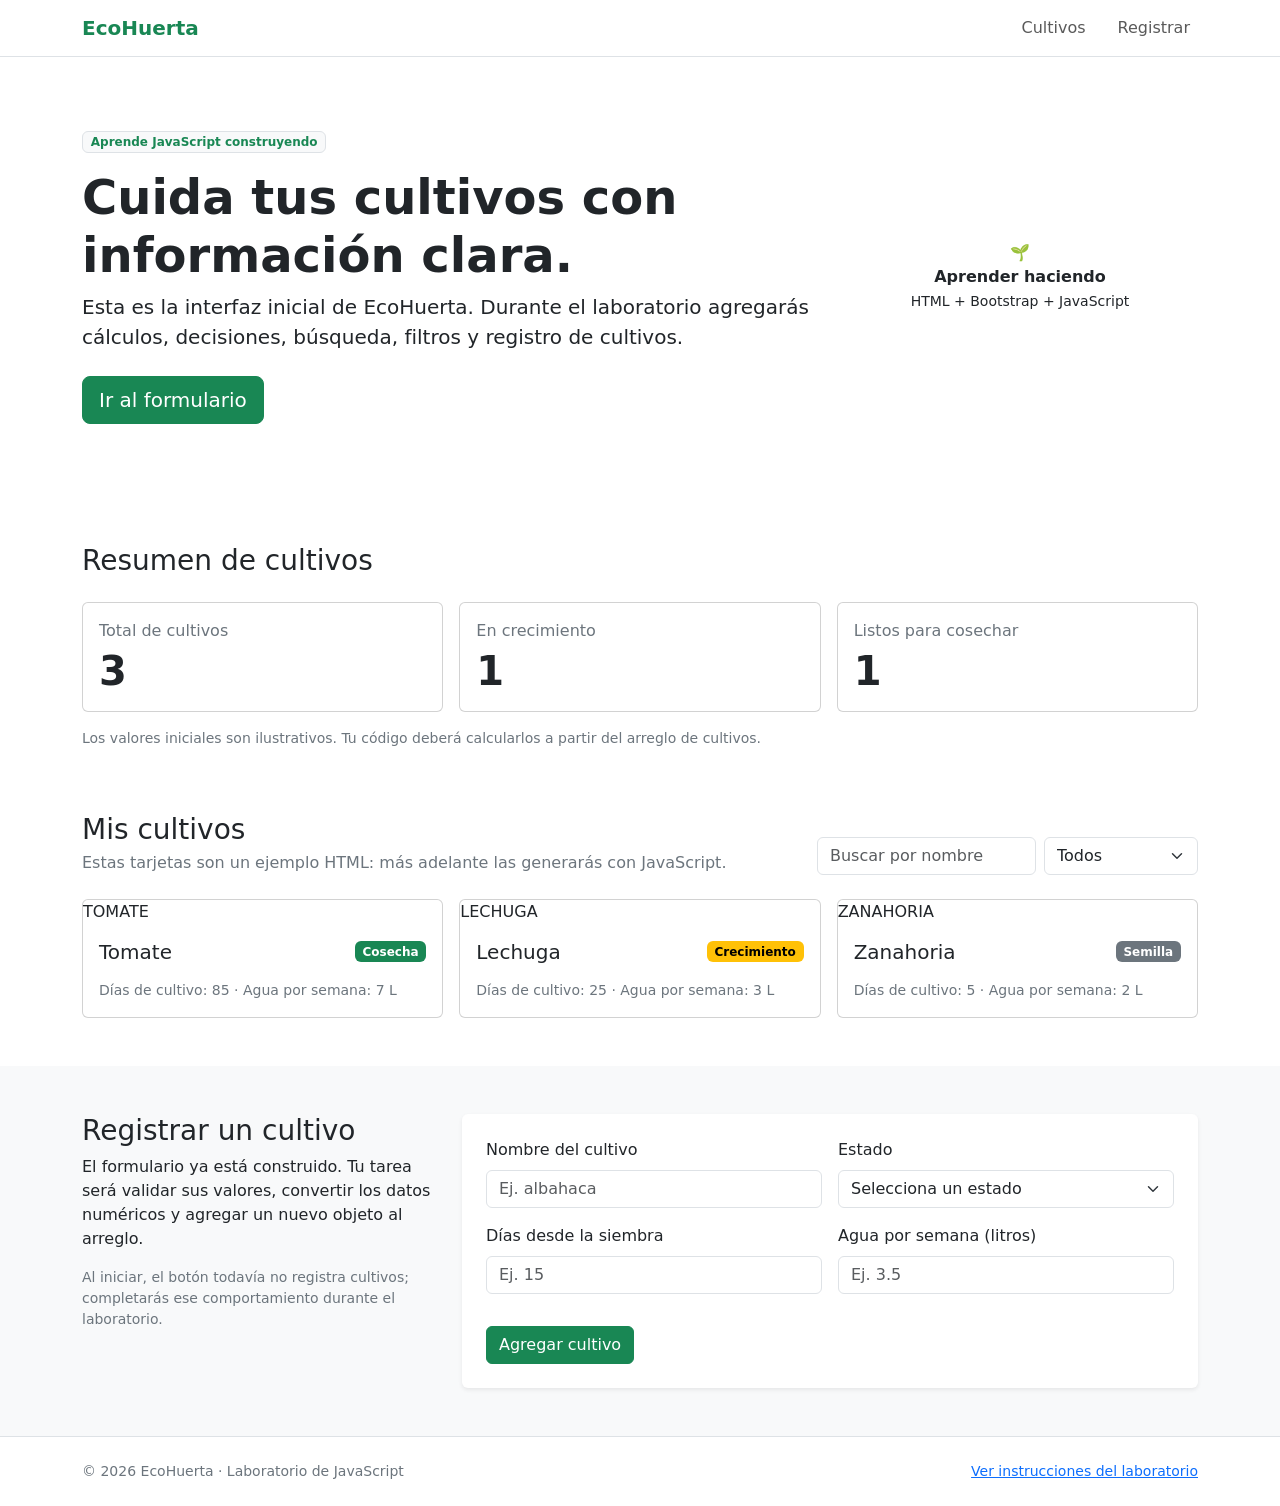
==== index.html @ 7959fd63 "feat: añadir base de práctica index.html" ====
<!doctype html>
<html lang="es">
<head>
  <meta charset="utf-8">
  <meta name="viewport" content="width=device-width, initial-scale=1">
  <meta name="description" content="EcoHuerta: proyecto de práctica de JavaScript con Bootstrap">
  <title>EcoHuerta | Gestor de cultivos</title>
  <link href="https://cdn.jsdelivr.net/npm/bootstrap@5.3.8/dist/css/bootstrap.min.css" rel="stylesheet" integrity="sha384-sRIl4kxILFvY47J16cr9ZwB07vP4J8+LH7qKQnuqkuIAvNWLzeN8tE5YBujZqJLB" crossorigin="anonymous">
  <link rel="stylesheet" href="css/style.css">
  <script src="js/main.js" defer></script>
</head>
<body>
  <header class="navbar navbar-expand-lg bg-white border-bottom sticky-top">
    <div class="container">
      <a class="navbar-brand fw-bold text-success" href="#inicio">EcoHuerta</a>
      <nav aria-label="Navegación principal">
        <ul class="navbar-nav flex-row gap-3">
          <li class="nav-item"><a class="nav-link" href="#cultivos">Cultivos</a></li>
          <li class="nav-item"><a class="nav-link" href="#registro">Registrar</a></li>
        </ul>
      </nav>
    </div>
  </header>

  <main id="inicio">
    <section class="hero py-5">
      <div class="container py-4">
        <div class="row align-items-center g-4">
          <div class="col-lg-8">
            <span class="badge text-bg-light border text-success mb-3">Aprende JavaScript construyendo</span>
            <h1 class="display-5 fw-bold">Cuida tus cultivos con información clara.</h1>
            <p class="lead mb-4">Esta es la interfaz inicial de EcoHuerta. Durante el laboratorio agregarás cálculos, decisiones, búsqueda, filtros y registro de cultivos.</p>
            <a class="btn btn-success btn-lg" href="#registro">Ir al formulario</a>
          </div>
          <div class="col-lg-4">
            <div class="hero-art p-4 rounded-4 text-center" aria-label="Ilustración de una planta">
              <div class="plant-illustration" aria-hidden="true">🌱</div>
              <p class="m-0 fw-semibold">Aprender haciendo</p>
              <small>HTML + Bootstrap + JavaScript</small>
            </div>
          </div>
        </div>
      </div>
    </section>

    <section class="container py-5" aria-labelledby="resumenTitulo">
      <h2 id="resumenTitulo" class="h3 mb-4">Resumen de cultivos</h2>
      <div class="row g-3">
        <div class="col-md-4">
          <div class="card summary-card h-100"><div class="card-body">
            <p class="text-secondary mb-1">Total de cultivos</p>
            <p id="totalCultivos" class="display-6 fw-bold mb-0" aria-live="polite">3</p>
          </div></div>
        </div>
        <div class="col-md-4">
          <div class="card summary-card h-100"><div class="card-body">
            <p class="text-secondary mb-1">En crecimiento</p>
            <p id="totalCrecimiento" class="display-6 fw-bold mb-0" aria-live="polite">1</p>
          </div></div>
        </div>
        <div class="col-md-4">
          <div class="card summary-card h-100"><div class="card-body">
            <p class="text-secondary mb-1">Listos para cosechar</p>
            <p id="totalCosecha" class="display-6 fw-bold mb-0" aria-live="polite">1</p>
          </div></div>
        </div>
      </div>
      <p class="small text-secondary mt-3">Los valores iniciales son ilustrativos. Tu código deberá calcularlos a partir del arreglo de cultivos.</p>
    </section>

    <section id="cultivos" class="container pb-5" aria-labelledby="cultivosTitulo">
      <div class="d-flex flex-column flex-lg-row justify-content-between align-items-lg-end gap-3 mb-4">
        <div>
          <h2 id="cultivosTitulo" class="h3 mb-1">Mis cultivos</h2>
          <p class="text-secondary mb-0">Estas tarjetas son un ejemplo HTML: más adelante las generarás con JavaScript.</p>
        </div>
        <div class="row g-2">
          <div class="col-sm-7">
            <label class="form-label visually-hidden" for="busqueda">Buscar por nombre</label>
            <input id="busqueda" type="search" class="form-control" placeholder="Buscar por nombre" autocomplete="off">
          </div>
          <div class="col-sm-5">
            <label class="form-label visually-hidden" for="filtroEstado">Filtrar por estado</label>
            <select id="filtroEstado" class="form-select" aria-label="Filtrar por estado">
              <option value="todos">Todos</option>
              <option value="semilla">Semilla</option>
              <option value="crecimiento">Crecimiento</option>
              <option value="cosecha">Cosecha</option>
            </select>
          </div>
        </div>
      </div>
      <div id="listaCultivos" class="row g-3" aria-live="polite">
        <div class="col-md-6 col-lg-4">
          <article class="card crop-card h-100">
            <div class="crop-cover crop-tomate">TOMATE</div>
            <div class="card-body">
              <div class="d-flex justify-content-between gap-2 align-items-center">
                <h3 class="h5 mb-0">Tomate</h3><span class="badge text-bg-success">Cosecha</span>
              </div>
              <p class="text-secondary small mt-3 mb-0">Días de cultivo: 85 · Agua por semana: 7 L</p>
            </div>
          </article>
        </div>
        <div class="col-md-6 col-lg-4">
          <article class="card crop-card h-100">
            <div class="crop-cover crop-lechuga">LECHUGA</div>
            <div class="card-body">
              <div class="d-flex justify-content-between gap-2 align-items-center">
                <h3 class="h5 mb-0">Lechuga</h3><span class="badge text-bg-warning">Crecimiento</span>
              </div>
              <p class="text-secondary small mt-3 mb-0">Días de cultivo: 25 · Agua por semana: 3 L</p>
            </div>
          </article>
        </div>
        <div class="col-md-6 col-lg-4">
          <article class="card crop-card h-100">
            <div class="crop-cover crop-zanahoria">ZANAHORIA</div>
            <div class="card-body">
              <div class="d-flex justify-content-between gap-2 align-items-center">
                <h3 class="h5 mb-0">Zanahoria</h3><span class="badge text-bg-secondary">Semilla</span>
              </div>
              <p class="text-secondary small mt-3 mb-0">Días de cultivo: 5 · Agua por semana: 2 L</p>
            </div>
          </article>
        </div>
      </div>
      <p id="sinResultados" class="alert alert-info mt-3 d-none" role="status">No hay cultivos que coincidan con la búsqueda.</p>
    </section>

    <section id="registro" class="bg-light py-5" aria-labelledby="registroTitulo">
      <div class="container">
        <div class="row g-4 align-items-start">
          <div class="col-lg-4">
            <h2 id="registroTitulo" class="h3">Registrar un cultivo</h2>
            <p>El formulario ya está construido. Tu tarea será validar sus valores, convertir los datos numéricos y agregar un nuevo objeto al arreglo.</p>
            <p class="small text-secondary">Al iniciar, el botón todavía no registra cultivos; completarás ese comportamiento durante el laboratorio.</p>
          </div>
          <div class="col-lg-8">
            <form id="formCultivo" class="card border-0 shadow-sm" novalidate>
              <div class="card-body p-4">
                <div class="row g-3">
                  <div class="col-md-6">
                    <label for="nombreCultivo" class="form-label">Nombre del cultivo</label>
                    <input id="nombreCultivo" name="nombre" type="text" class="form-control" placeholder="Ej. albahaca" maxlength="50" required>
                  </div>
                  <div class="col-md-6">
                    <label for="estadoCultivo" class="form-label">Estado</label>
                    <select id="estadoCultivo" name="estado" class="form-select" required>
                      <option value="">Selecciona un estado</option>
                      <option value="semilla">Semilla</option>
                      <option value="crecimiento">Crecimiento</option>
                      <option value="cosecha">Cosecha</option>
                    </select>
                  </div>
                  <div class="col-md-6">
                    <label for="diasCultivo" class="form-label">Días desde la siembra</label>
                    <input id="diasCultivo" name="dias" type="number" class="form-control" min="0" step="1" placeholder="Ej. 15" required>
                  </div>
                  <div class="col-md-6">
                    <label for="aguaCultivo" class="form-label">Agua por semana (litros)</label>
                    <input id="aguaCultivo" name="agua" type="number" class="form-control" min="0" step="0.1" placeholder="Ej. 3.5" required>
                  </div>
                </div>
                <div id="mensajeFormulario" class="mt-3" role="status" aria-live="polite"></div>
                <button id="guardarCultivo" type="submit" class="btn btn-success mt-3">Agregar cultivo</button>
              </div>
            </form>
          </div>
        </div>
      </div>
    </section>
  </main>
  <footer class="border-top py-4 bg-white">
    <div class="container d-flex flex-wrap justify-content-between gap-2 small text-secondary">
      <span>© <span id="anio">2026</span> EcoHuerta · Laboratorio de JavaScript</span>
      <a href="laboratorios/laboratorio-01.md">Ver instrucciones del laboratorio</a>
    </div>
  </footer>
  <script src="https://cdn.jsdelivr.net/npm/bootstrap@5.3.8/dist/js/bootstrap.bundle.min.js" integrity="sha384-FKyoEForCGlyvwx9Hj09JcYn3nv7wiPVlz7YYwJrWVcXK/BmnVDxM+D2scQbITxI" crossorigin="anonymous"></script>
</body>
</html>
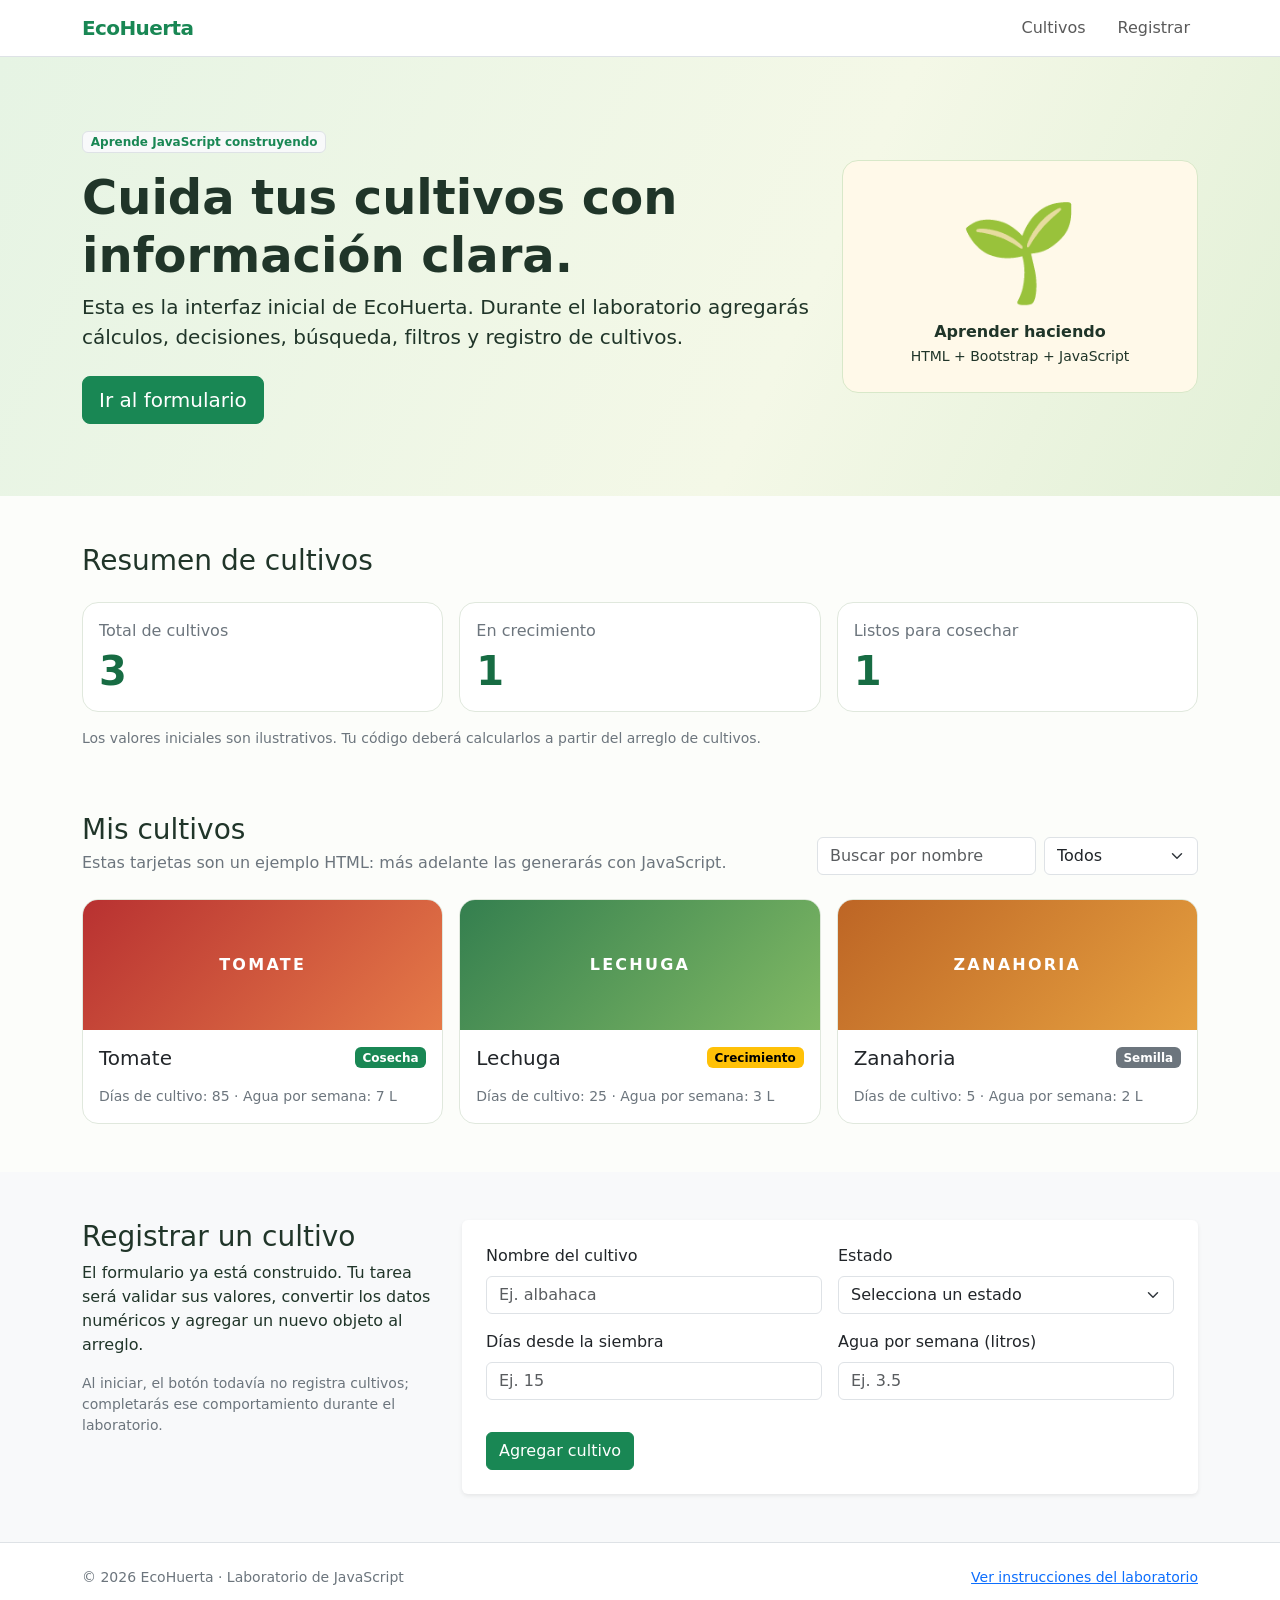
==== commit 59268c70: "fix: enlazar instrucciones renderizadas en GitHub" ====
--- a/index.html
+++ b/index.html
@@ -174,7 +174,7 @@
   <footer class="border-top py-4 bg-white">
     <div class="container d-flex flex-wrap justify-content-between gap-2 small text-secondary">
       <span>© <span id="anio">2026</span> EcoHuerta · Laboratorio de JavaScript</span>
-      <a href="laboratorios/laboratorio-01.md">Ver instrucciones del laboratorio</a>
+      <a href="https://github.com/ethan-fullstack/ecohuerta-bootstrap-js-eii/blob/main/laboratorios/laboratorio-01.md">Ver instrucciones del laboratorio</a>
     </div>
   </footer>
   <script src="https://cdn.jsdelivr.net/npm/bootstrap@5.3.8/dist/js/bootstrap.bundle.min.js" integrity="sha384-FKyoEForCGlyvwx9Hj09JcYn3nv7wiPVlz7YYwJrWVcXK/BmnVDxM+D2scQbITxI" crossorigin="anonymous"></script>
--- a/css/style.css
+++ b/css/style.css
@@ -0,0 +1,28 @@
+:root {
+  --eco-verde: #176c43;
+  --eco-oscuro: #10462e;
+  --eco-claro: #e8f4e9;
+}
+
+html { scroll-behavior: smooth; }
+body { color: #203529; background: #fcfdfa; }
+.navbar-brand { letter-spacing: -.03em; }
+.hero { background: linear-gradient(115deg, #e6f4e4 0%, #f4f8e7 62%, #e2f0d7 100%); }
+.hero .lead { max-width: 60ch; }
+.hero-art { background: #fff9e9; border: 1px solid #d8e8c9; }
+.plant-illustration { font-size: 6rem; line-height: 1.4; }
+.summary-card, .crop-card { border-color: #e0e8dd; border-radius: 1rem; }
+.summary-card .display-6 { color: var(--eco-verde); }
+.crop-card { overflow: hidden; transition: transform .15s ease, box-shadow .15s ease; }
+.crop-card:hover { transform: translateY(-2px); box-shadow: 0 .6rem 1.3rem rgb(20 70 40 / 10%); }
+.crop-cover { min-height: 130px; display: grid; place-items: center; letter-spacing: .14em; font-weight: 800; color: #fff; }
+.crop-tomate { background: linear-gradient(135deg, #b83131, #e57a48); }
+.crop-lechuga { background: linear-gradient(135deg, #347f4f, #81b964); }
+.crop-zanahoria { background: linear-gradient(135deg, #bd6525, #e6a140); }
+.crop-generico { background: linear-gradient(135deg, #246544, #62a878); }
+#listaCultivos .badge { font-weight: 600; }
+:focus-visible { outline-offset: 3px; }
+@media (prefers-reduced-motion: reduce) {
+  html { scroll-behavior: auto; }
+  .crop-card { transition: none; }
+}
